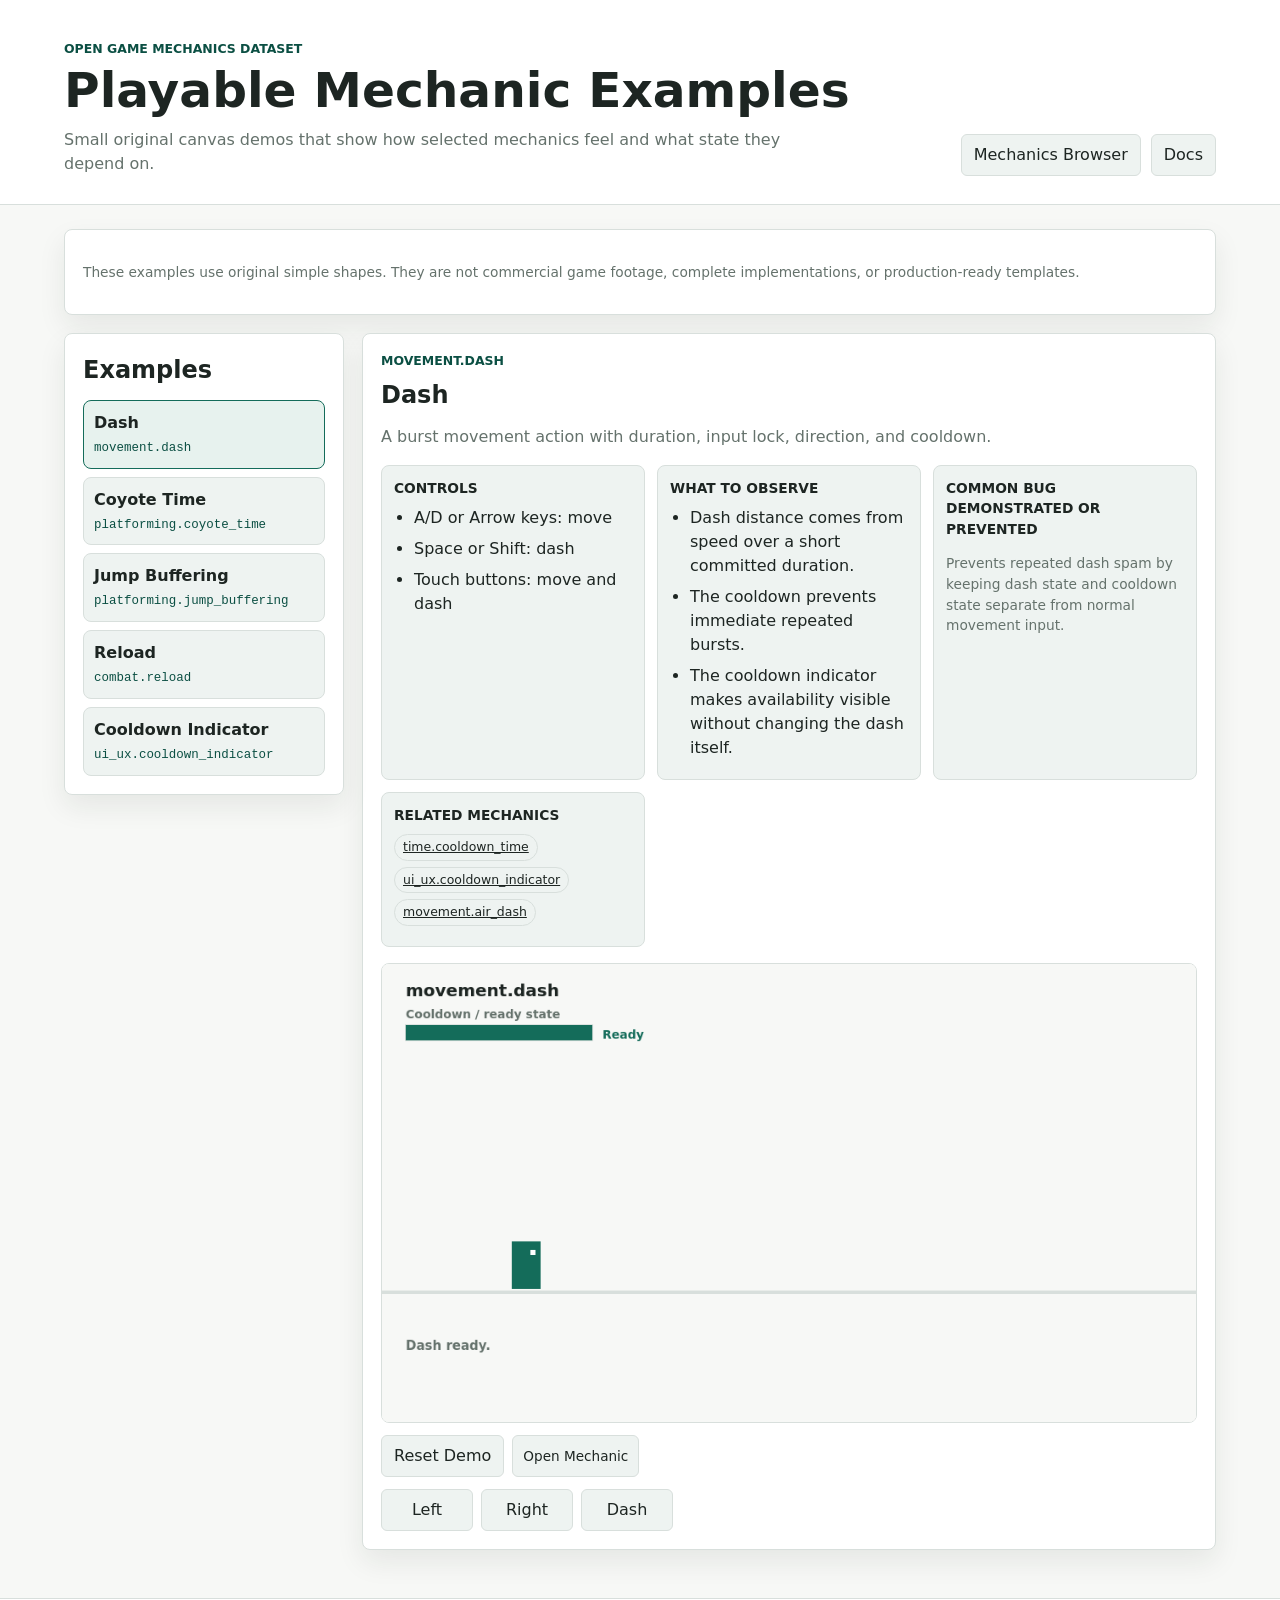
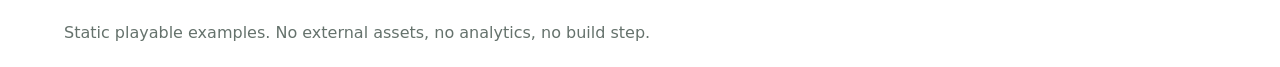
==== site/playable-examples.html @ 5e2c6b5a "Add playable mechanic examples and related functionality - Updated roadmap to include MVP set of ori" ====
<!doctype html>
<html lang="en">
  <head>
    <meta charset="utf-8">
    <meta name="viewport" content="width=device-width, initial-scale=1">
    <title>Playable Mechanic Examples</title>
    <link rel="stylesheet" href="styles.css">
  </head>
  <body>
    <header class="site-header">
      <div>
        <p class="eyebrow">Open Game Mechanics Dataset</p>
        <h1>Playable Mechanic Examples</h1>
        <p class="intro">Small original canvas demos that show how selected mechanics feel and what state they depend on.</p>
      </div>
      <nav class="header-links" aria-label="Playable example links">
        <a href="index.html">Mechanics Browser</a>
        <a href="../docs/playable-mechanic-examples.md">Docs</a>
      </nav>
    </header>

    <main class="playable-page">
      <section class="playable-intro" aria-label="Playable examples overview">
        <p class="muted-text">These examples use original simple shapes. They are not commercial game footage, complete implementations, or production-ready templates.</p>
      </section>

      <section class="playable-layout" aria-label="Playable examples">
        <aside class="playable-sidebar" aria-label="Available demos">
          <h2>Examples</h2>
          <div id="demoList" class="demo-list"></div>
        </aside>

        <section class="playable-stage" aria-live="polite">
          <div class="playable-heading">
            <div>
              <p class="eyebrow" id="demoMechanicId">mechanic</p>
              <h2 id="demoTitle">Loading demo...</h2>
              <p id="demoDescription" class="intro"></p>
            </div>
          </div>

          <div class="playable-info">
            <section>
              <h3>Controls</h3>
              <ul id="demoControls" class="detail-list"></ul>
            </section>
            <section>
              <h3>What To Observe</h3>
              <ul id="demoObserve" class="detail-list"></ul>
            </section>
            <section>
              <h3>Common Bug Demonstrated Or Prevented</h3>
              <p id="demoBug" class="muted-text"></p>
            </section>
            <section>
              <h3>Related Mechanics</h3>
              <div id="demoRelated" class="pill-list"></div>
            </section>
          </div>

          <div class="canvas-shell">
            <canvas id="demoCanvas" width="960" height="540" aria-label="Playable mechanic demo canvas"></canvas>
          </div>

          <div class="playable-toolbar">
            <button id="resetDemo" type="button">Reset Demo</button>
            <a id="openMechanicLink" class="detail-action" href="index.html">Open Mechanic</a>
          </div>

          <div id="touchControls" class="touch-controls" aria-label="Touch controls"></div>
        </section>
      </section>
    </main>

    <footer>
      <p>Static playable examples. No external assets, no analytics, no build step.</p>
    </footer>

    <script src="playable-examples-data.js?v=playable-0.1" defer></script>
    <script src="playable-examples.js?v=playable-0.1" defer></script>
  </body>
</html>
---- site/styles.css ----
:root {
  color-scheme: light;
  --bg: #f7f8f6;
  --surface: #ffffff;
  --surface-muted: #eef3f1;
  --text: #1d2522;
  --muted: #65726c;
  --border: #d8dfdc;
  --accent: #146c5a;
  --accent-strong: #0b4f43;
  --focus: #9c5b1a;
  --shadow: 0 12px 28px rgba(21, 35, 31, 0.08);
}

* {
  box-sizing: border-box;
}

body {
  margin: 0;
  background: var(--bg);
  color: var(--text);
  font-family: Inter, ui-sans-serif, system-ui, -apple-system, BlinkMacSystemFont, "Segoe UI", sans-serif;
  line-height: 1.5;
}

a {
  color: var(--accent-strong);
}

button,
input,
select {
  font: inherit;
}

button,
select,
input {
  border: 1px solid var(--border);
  border-radius: 6px;
}

button:focus-visible,
select:focus-visible,
input:focus-visible,
.result-card:focus-visible,
.detail-action:focus-visible,
.related-button:focus-visible,
.detail-panel:focus-visible,
.mixer-toggle:focus-visible,
.mixer-panel button:focus-visible,
.mixer-panel textarea:focus-visible,
.games-panel button:focus-visible,
.games-panel input:focus-visible,
.games-panel select:focus-visible,
.demo-list-button:focus-visible,
.playable-toolbar button:focus-visible,
.touch-controls button:focus-visible,
.inline-link:focus-visible {
  outline: 3px solid var(--focus);
  outline-offset: 2px;
}

.site-header {
  display: flex;
  justify-content: space-between;
  gap: 24px;
  align-items: flex-end;
  padding: 40px min(5vw, 64px) 28px;
  border-bottom: 1px solid var(--border);
  background: var(--surface);
}

.eyebrow {
  margin: 0 0 6px;
  color: var(--accent-strong);
  font-size: 0.78rem;
  font-weight: 700;
  text-transform: uppercase;
}

h1 {
  margin: 0;
  font-size: clamp(2rem, 3.8vw, 3.25rem);
  line-height: 1.05;
}

.intro {
  margin: 12px 0 0;
  max-width: 760px;
  color: var(--muted);
  font-size: 1rem;
}

.header-links {
  display: flex;
  flex-wrap: wrap;
  gap: 10px;
}

.header-links a {
  display: inline-flex;
  min-height: 38px;
  align-items: center;
  padding: 8px 12px;
  border: 1px solid var(--border);
  border-radius: 6px;
  background: var(--surface-muted);
  color: var(--text);
  text-decoration: none;
}

main {
  padding: 24px min(5vw, 64px) 48px;
}

.controls {
  display: grid;
  grid-template-columns: minmax(260px, 2fr) repeat(5, minmax(150px, 1fr)) auto;
  gap: 12px;
  align-items: end;
  padding: 16px;
  border: 1px solid var(--border);
  border-radius: 8px;
  background: var(--surface);
  box-shadow: var(--shadow);
}

.controls label {
  display: grid;
  gap: 6px;
}

.controls span {
  color: var(--muted);
  font-size: 0.78rem;
  font-weight: 700;
  text-transform: uppercase;
}

.controls input,
.controls select {
  width: 100%;
  min-height: 42px;
  padding: 8px 10px;
  background: #ffffff;
  color: var(--text);
}

.controls button {
  min-height: 42px;
  padding: 8px 14px;
  background: var(--accent);
  color: #ffffff;
  cursor: pointer;
}

.controls button:hover {
  background: var(--accent-strong);
}

.status-bar {
  display: flex;
  justify-content: space-between;
  margin: 18px 0;
  color: var(--muted);
}

.status-bar p {
  margin: 0;
}

.browser-layout {
  display: grid;
  grid-template-columns: minmax(0, 1fr) minmax(300px, 380px);
  gap: 20px;
  align-items: start;
}

.results {
  display: grid;
  grid-template-columns: repeat(auto-fill, minmax(280px, 1fr));
  gap: 14px;
}

.result-card {
  display: flex;
  flex-direction: column;
  min-height: 260px;
  padding: 16px;
  border: 1px solid var(--border);
  border-radius: 8px;
  background: var(--surface);
  cursor: pointer;
  transition: border-color 120ms ease, transform 120ms ease, box-shadow 120ms ease;
}

.result-card:hover,
.result-card.is-selected {
  border-color: var(--accent);
  box-shadow: var(--shadow);
  transform: translateY(-1px);
}

.result-card h2 {
  margin: 0 0 6px;
  font-size: 1.1rem;
}

.id-line {
  display: inline-block;
  margin-bottom: 10px;
  color: var(--accent-strong);
  font-family: ui-monospace, SFMono-Regular, Consolas, "Liberation Mono", monospace;
  font-size: 0.82rem;
}

.description {
  margin: 10px 0 12px;
  color: var(--text);
}

.result-actions {
  display: flex;
  flex-wrap: wrap;
  gap: 8px;
  margin-top: auto;
  padding-top: 12px;
}

.meta-row,
.pill-list {
  display: flex;
  flex-wrap: wrap;
  gap: 6px;
  margin: 8px 0;
}

.pill {
  display: inline-flex;
  align-items: center;
  min-height: 24px;
  padding: 3px 8px;
  border-radius: 999px;
  background: var(--surface-muted);
  color: var(--text);
  font-size: 0.78rem;
}

.pill.category {
  background: #e7f2ee;
  color: var(--accent-strong);
  font-weight: 700;
}

.detail-panel {
  position: sticky;
  top: 16px;
  max-height: calc(100vh - 32px);
  overflow: auto;
  padding: 18px;
  border: 1px solid var(--border);
  border-radius: 8px;
  background: var(--surface);
  box-shadow: var(--shadow);
}

.detail-heading {
  display: grid;
  gap: 12px;
}

.detail-panel h2 {
  margin: 0 0 6px;
  font-size: 1.35rem;
}

.detail-panel h3 {
  margin: 18px 0 8px;
  font-size: 0.92rem;
  text-transform: uppercase;
}

.detail-panel p {
  margin: 8px 0;
}

.detail-actions {
  display: flex;
  flex-wrap: wrap;
  gap: 8px;
}

.detail-actions button,
.detail-action,
.mixer-toggle,
.mixer-panel button {
  display: inline-flex;
  min-height: 34px;
  align-items: center;
  padding: 6px 10px;
  border: 1px solid var(--border);
  border-radius: 6px;
  background: var(--surface-muted);
  color: var(--text);
  cursor: pointer;
  font-size: 0.85rem;
  text-decoration: none;
}

.detail-actions button:hover,
.detail-action:hover,
.mixer-toggle:hover,
.mixer-panel button:hover {
  border-color: var(--accent);
  color: var(--accent-strong);
}

.mixer-toggle.is-added {
  border-color: var(--accent);
  background: #e7f2ee;
  color: var(--accent-strong);
  font-weight: 700;
}

.copy-feedback,
.muted-text {
  color: var(--muted);
  font-size: 0.86rem;
}

.copy-feedback:empty {
  display: none;
}

.detail-section {
  margin-top: 18px;
}

.detail-list {
  margin: 8px 0 0;
  padding-left: 20px;
}

.detail-list li {
  margin: 7px 0;
  overflow-wrap: anywhere;
}

.detail-grid {
  display: grid;
  grid-template-columns: repeat(auto-fit, minmax(120px, 1fr));
  gap: 8px;
  margin-top: 12px;
}

.detail-metric {
  min-width: 0;
  padding: 10px;
  border: 1px solid var(--border);
  border-radius: 6px;
  background: var(--surface-muted);
}

.detail-metric span {
  display: block;
  color: var(--muted);
  font-size: 0.72rem;
  font-weight: 700;
  text-transform: uppercase;
}

.detail-metric strong {
  display: block;
  margin-top: 2px;
}

.detail-metric span,
.detail-metric strong {
  overflow-wrap: anywhere;
}

.parameter-grid,
.implementation-grid {
  display: grid;
  gap: 10px;
  margin-top: 10px;
}

.parameter-card,
.implementation-card {
  min-width: 0;
  padding: 12px;
  border: 1px solid var(--border);
  border-radius: 8px;
  background: var(--surface-muted);
}

.parameter-card h4,
.implementation-card h4 {
  margin: 0 0 8px;
  color: var(--accent-strong);
  font-size: 0.95rem;
  overflow-wrap: anywhere;
}

.parameter-card h4 {
  font-family: ui-monospace, SFMono-Regular, Consolas, "Liberation Mono", monospace;
}

.parameter-card p,
.implementation-card p {
  margin-bottom: 0;
  overflow-wrap: anywhere;
}

.parameter-meta {
  display: grid;
  gap: 6px;
  margin: 0;
}

.parameter-meta div {
  min-width: 0;
}

.parameter-meta dt {
  color: var(--muted);
  font-size: 0.72rem;
  font-weight: 700;
  text-transform: uppercase;
}

.parameter-meta dd {
  margin: 0;
  overflow-wrap: anywhere;
}

.implementation-card p {
  line-height: 1.55;
}

.related-button {
  border: 1px solid var(--border);
  background: var(--surface-muted);
  color: var(--text);
  cursor: pointer;
}

.related-button:hover {
  border-color: var(--accent);
  color: var(--accent-strong);
}

.muted-pill {
  color: var(--muted);
  opacity: 0.78;
}

.path-link {
  overflow-wrap: anywhere;
  font-family: ui-monospace, SFMono-Regular, Consolas, "Liberation Mono", monospace;
  font-size: 0.82rem;
}

.empty-state,
.error-state {
  grid-column: 1 / -1;
  padding: 24px;
  border: 1px solid var(--border);
  border-radius: 8px;
  background: var(--surface);
}

.error-state {
  border-color: #b85d4b;
  color: #842d20;
}

.games-panel,
.mixer-panel {
  margin-top: 24px;
  padding: 20px;
  border: 1px solid var(--border);
  border-radius: 8px;
  background: var(--surface);
  box-shadow: var(--shadow);
}

.games-heading,
.mixer-heading {
  display: flex;
  justify-content: space-between;
  gap: 16px;
  align-items: flex-start;
}

.games-heading h2,
.mixer-heading h2 {
  margin: 0;
  font-size: 1.55rem;
}

.games-controls {
  display: grid;
  grid-template-columns: minmax(260px, 2fr) minmax(170px, 1fr) minmax(170px, 1fr);
  gap: 12px;
  margin-top: 18px;
  align-items: end;
}

.games-controls label {
  display: grid;
  gap: 6px;
}

.games-controls span {
  color: var(--muted);
  font-size: 0.78rem;
  font-weight: 700;
  text-transform: uppercase;
}

.games-controls input,
.games-controls select {
  width: 100%;
  min-height: 42px;
  padding: 8px 10px;
  background: #ffffff;
  color: var(--text);
}

.game-summary {
  margin-top: 14px;
}

.game-summary-grid {
  display: grid;
  grid-template-columns: repeat(auto-fit, minmax(170px, 1fr));
  gap: 8px;
}

.games-results {
  display: grid;
  gap: 14px;
  margin-top: 16px;
}

.game-card {
  min-width: 0;
  padding: 16px;
  border: 1px solid var(--border);
  border-radius: 8px;
  background: var(--surface-muted);
}

.game-card-heading {
  display: flex;
  justify-content: space-between;
  gap: 14px;
  align-items: flex-start;
}

.game-card h3 {
  margin: 0 0 6px;
  font-size: 1.08rem;
}

.game-card p {
  margin: 0;
  color: var(--muted);
  overflow-wrap: anywhere;
}

.mixer-toolbar {
  display: flex;
  flex-wrap: wrap;
  gap: 8px;
  align-items: center;
}

.game-card > .game-card-heading > button {
  display: inline-flex;
  min-height: 34px;
  align-items: center;
  flex: 0 0 auto;
  padding: 6px 10px;
  border: 1px solid var(--border);
  border-radius: 6px;
  background: var(--surface);
  color: var(--text);
  cursor: pointer;
  font-size: 0.85rem;
}

.game-card > .game-card-heading > button:hover {
  border-color: var(--accent);
  color: var(--accent-strong);
}

.game-details {
  margin-top: 12px;
}

.game-details summary {
  cursor: pointer;
  font-weight: 700;
}

.game-mechanics-list {
  display: grid;
  gap: 8px;
  margin-top: 10px;
}

.game-mechanic-row {
  display: grid;
  grid-template-columns: minmax(180px, 1.2fr) auto minmax(240px, 2fr);
  gap: 10px;
  align-items: start;
  padding: 10px;
  border: 1px solid var(--border);
  border-radius: 6px;
  background: var(--surface);
}

.game-mechanic-row div {
  display: grid;
  gap: 4px;
  min-width: 0;
}

.game-mechanic-row code {
  color: var(--accent-strong);
  font-family: ui-monospace, SFMono-Regular, Consolas, "Liberation Mono", monospace;
  font-size: 0.8rem;
  overflow-wrap: anywhere;
}

.mixer-toolbar button:disabled {
  cursor: not-allowed;
  opacity: 0.55;
}

.mixer-selected {
  display: grid;
  grid-template-columns: repeat(auto-fill, minmax(240px, 1fr));
  gap: 10px;
  margin-top: 16px;
}

.mixer-empty {
  grid-column: 1 / -1;
  padding: 18px;
  border: 1px dashed var(--border);
  border-radius: 8px;
  background: var(--surface-muted);
}

.mixer-empty h3 {
  margin: 0 0 8px;
}

.mixer-empty p {
  max-width: 760px;
  margin: 0;
  color: var(--muted);
}

.mixer-chip,
.analysis-card {
  min-width: 0;
  padding: 12px;
  border: 1px solid var(--border);
  border-radius: 8px;
  background: var(--surface-muted);
}

.mixer-chip {
  display: grid;
  gap: 10px;
}

.mixer-chip h3,
.analysis-card h4 {
  margin: 0 0 4px;
  font-size: 0.98rem;
  overflow-wrap: anywhere;
}

.mixer-chip code,
.analysis-card code {
  color: var(--accent-strong);
  font-family: ui-monospace, SFMono-Regular, Consolas, "Liberation Mono", monospace;
  font-size: 0.8rem;
  overflow-wrap: anywhere;
}

.mixer-chip p,
.analysis-card p {
  margin: 7px 0 0;
  color: var(--muted);
  overflow-wrap: anywhere;
}

.mixer-chip button {
  justify-self: start;
}

.mixer-import {
  margin-top: 16px;
  padding: 12px;
  border: 1px solid var(--border);
  border-radius: 8px;
  background: var(--surface-muted);
}

.mixer-import summary {
  cursor: pointer;
  font-weight: 700;
}

.mixer-import label {
  display: block;
  margin-top: 12px;
  color: var(--muted);
  font-size: 0.78rem;
  font-weight: 700;
  text-transform: uppercase;
}

.mixer-export-output,
.mixer-import textarea,
.prompt-box textarea {
  width: 100%;
  margin-top: 8px;
  padding: 10px;
  border: 1px solid var(--border);
  border-radius: 6px;
  background: #ffffff;
  color: var(--text);
  font-family: ui-monospace, SFMono-Regular, Consolas, "Liberation Mono", monospace;
  font-size: 0.84rem;
  resize: vertical;
}

.mixer-analysis {
  margin-top: 18px;
}

.analysis-section {
  padding-top: 2px;
  border-top: 1px solid var(--border);
}

.analysis-section h3 {
  color: var(--text);
}

.mixer-summary-grid {
  display: grid;
  grid-template-columns: repeat(auto-fit, minmax(160px, 1fr));
  gap: 8px;
}

.mixer-table,
.analysis-list {
  display: grid;
  gap: 10px;
}

.mixer-row {
  display: grid;
  grid-template-columns: minmax(120px, 1fr) auto minmax(220px, 2fr);
  gap: 10px;
  align-items: start;
  padding: 10px;
  border: 1px solid var(--border);
  border-radius: 6px;
  background: var(--surface-muted);
}

.mixer-row strong,
.mixer-row p,
.mixer-row span {
  min-width: 0;
  margin: 0;
  overflow-wrap: anywhere;
}

.mixer-row span {
  color: var(--accent-strong);
  font-weight: 700;
}

.analysis-card-heading {
  display: flex;
  flex-wrap: wrap;
  justify-content: space-between;
  gap: 8px;
  margin-bottom: 8px;
}

.analysis-card-heading span {
  color: var(--muted);
  font-size: 0.82rem;
}

.analysis-card.is-critical,
.analysis-card.is-hard-conflict {
  border-color: #b85d4b;
  background: #fff4f1;
}

.analysis-card.is-soft-conflict {
  border-color: #d0a05d;
  background: #fff9ef;
}

.relationship-grid {
  display: grid;
  gap: 10px;
}

.relationship-card {
  min-width: 0;
  padding: 12px;
  border: 1px solid var(--border);
  border-radius: 8px;
  background: var(--surface-muted);
}

.relationship-card p {
  margin: 8px 0 0;
  overflow-wrap: anywhere;
}

.relationship-card.is-hard-conflict {
  border-color: #b85d4b;
  background: #fff4f1;
}

.relationship-target {
  overflow-wrap: anywhere;
}

.inline-link {
  min-height: auto;
  padding: 0;
  border: 0;
  background: transparent;
  color: var(--accent-strong);
  cursor: pointer;
  font: inherit;
  text-decoration: underline;
}

.prompt-box {
  display: grid;
  gap: 10px;
}

.prompt-box button {
  justify-self: start;
}

.playable-page {
  display: grid;
  gap: 18px;
}

.playable-intro,
.playable-sidebar,
.playable-stage {
  padding: 18px;
  border: 1px solid var(--border);
  border-radius: 8px;
  background: var(--surface);
  box-shadow: var(--shadow);
}

.playable-layout {
  display: grid;
  grid-template-columns: minmax(220px, 280px) minmax(0, 1fr);
  gap: 18px;
  align-items: start;
}

.playable-sidebar {
  position: sticky;
  top: 16px;
}

.playable-sidebar h2,
.playable-heading h2 {
  margin: 0 0 12px;
}

.demo-list {
  display: grid;
  gap: 8px;
}

.demo-list-button {
  display: grid;
  gap: 4px;
  min-height: 52px;
  padding: 10px;
  border: 1px solid var(--border);
  border-radius: 8px;
  background: var(--surface-muted);
  color: var(--text);
  cursor: pointer;
  text-align: left;
}

.demo-list-button:hover,
.demo-list-button.is-active {
  border-color: var(--accent);
  background: #e7f2ee;
}

.demo-list-button code {
  color: var(--accent-strong);
  font-family: ui-monospace, SFMono-Regular, Consolas, "Liberation Mono", monospace;
  font-size: 0.78rem;
  overflow-wrap: anywhere;
}

.playable-info {
  display: grid;
  grid-template-columns: repeat(auto-fit, minmax(220px, 1fr));
  gap: 12px;
  margin-top: 16px;
}

.playable-info section {
  min-width: 0;
  padding: 12px;
  border: 1px solid var(--border);
  border-radius: 8px;
  background: var(--surface-muted);
}

.playable-info h3 {
  margin: 0 0 8px;
  font-size: 0.86rem;
  text-transform: uppercase;
}

.canvas-shell {
  margin-top: 16px;
  overflow: hidden;
  border: 1px solid var(--border);
  border-radius: 8px;
  background: var(--surface-muted);
}

.canvas-shell canvas {
  display: block;
  width: 100%;
  max-height: 70vh;
  aspect-ratio: 16 / 9;
  background: #f7f8f6;
  touch-action: manipulation;
}

.playable-toolbar,
.touch-controls {
  display: flex;
  flex-wrap: wrap;
  gap: 8px;
  margin-top: 12px;
}

.playable-toolbar button,
.touch-controls button {
  display: inline-flex;
  min-height: 40px;
  align-items: center;
  padding: 8px 12px;
  border: 1px solid var(--border);
  border-radius: 6px;
  background: var(--surface-muted);
  color: var(--text);
  cursor: pointer;
}

.playable-toolbar button:hover,
.touch-controls button:hover {
  border-color: var(--accent);
  color: var(--accent-strong);
}

.touch-controls button {
  min-width: 92px;
  justify-content: center;
  user-select: none;
  touch-action: none;
}

footer {
  padding: 22px min(5vw, 64px);
  border-top: 1px solid var(--border);
  color: var(--muted);
  background: var(--surface);
}

footer p {
  margin: 0;
}

@media (max-width: 1180px) {
  .controls {
    grid-template-columns: repeat(3, minmax(0, 1fr));
  }

  .search-field {
    grid-column: 1 / -1;
  }
}

@media (max-width: 860px) {
  .site-header {
    display: block;
    padding-top: 28px;
  }

  .header-links {
    margin-top: 18px;
  }

  .controls,
  .browser-layout,
  .playable-layout {
    grid-template-columns: 1fr;
  }

  .games-heading,
  .mixer-heading,
  .game-card-heading {
    display: grid;
  }

  .games-controls,
  .mixer-row {
    grid-template-columns: 1fr;
  }

  .game-mechanic-row {
    grid-template-columns: 1fr;
  }

  .detail-panel {
    position: static;
    max-height: none;
  }

  .playable-sidebar {
    position: static;
  }
}

@media (max-width: 560px) {
  main {
    padding-inline: 14px;
  }

  .site-header,
  footer {
    padding-inline: 14px;
  }

  .controls {
    padding: 12px;
  }

  .detail-grid {
    grid-template-columns: 1fr;
  }
}
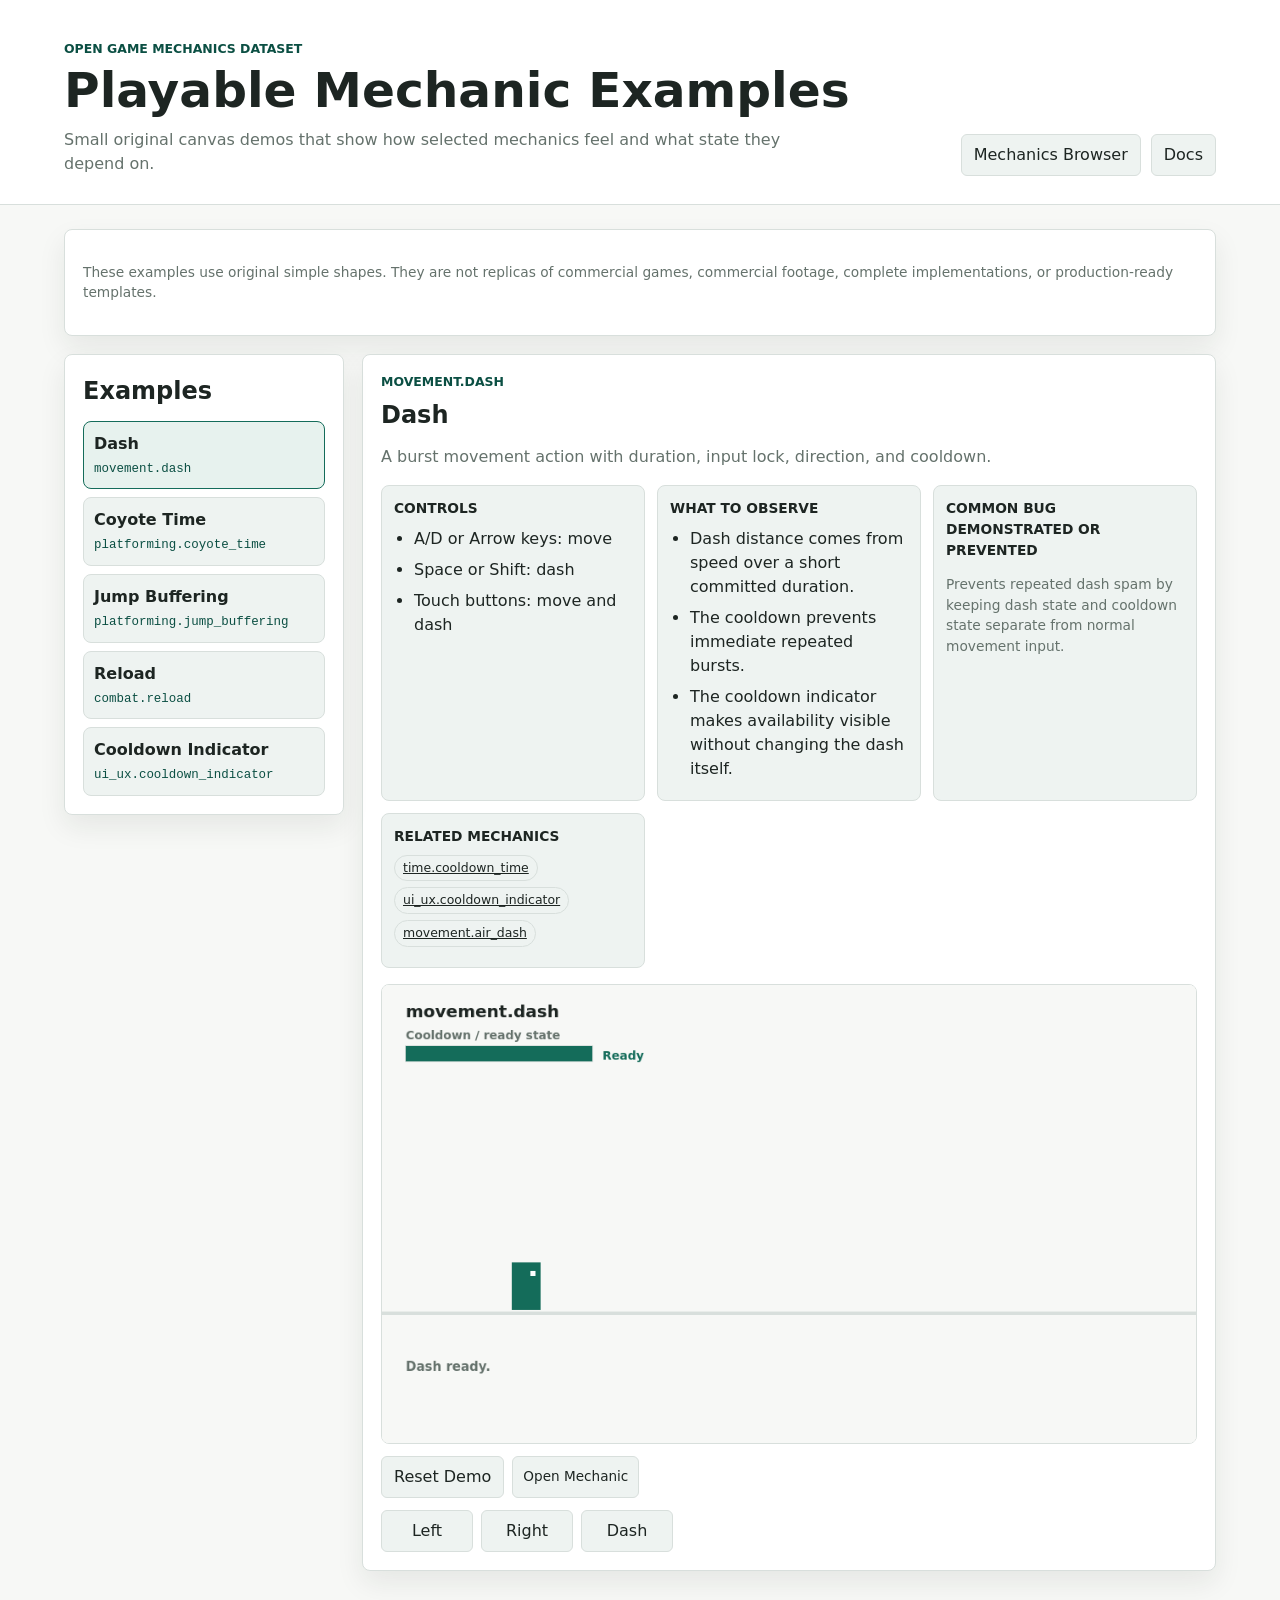
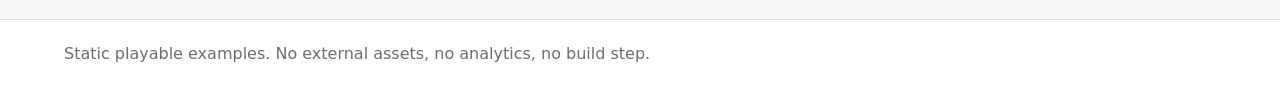
==== commit 400631cc: "Enhance documentation for v0.3 preparation: update README, add public usage guide, and draft release" ====
--- a/site/playable-examples.html
+++ b/site/playable-examples.html
@@ -21,7 +21,7 @@
 
     <main class="playable-page">
       <section class="playable-intro" aria-label="Playable examples overview">
-        <p class="muted-text">These examples use original simple shapes. They are not commercial game footage, complete implementations, or production-ready templates.</p>
+        <p class="muted-text">These examples use original simple shapes. They are not replicas of commercial games, commercial footage, complete implementations, or production-ready templates.</p>
       </section>
 
       <section class="playable-layout" aria-label="Playable examples">
